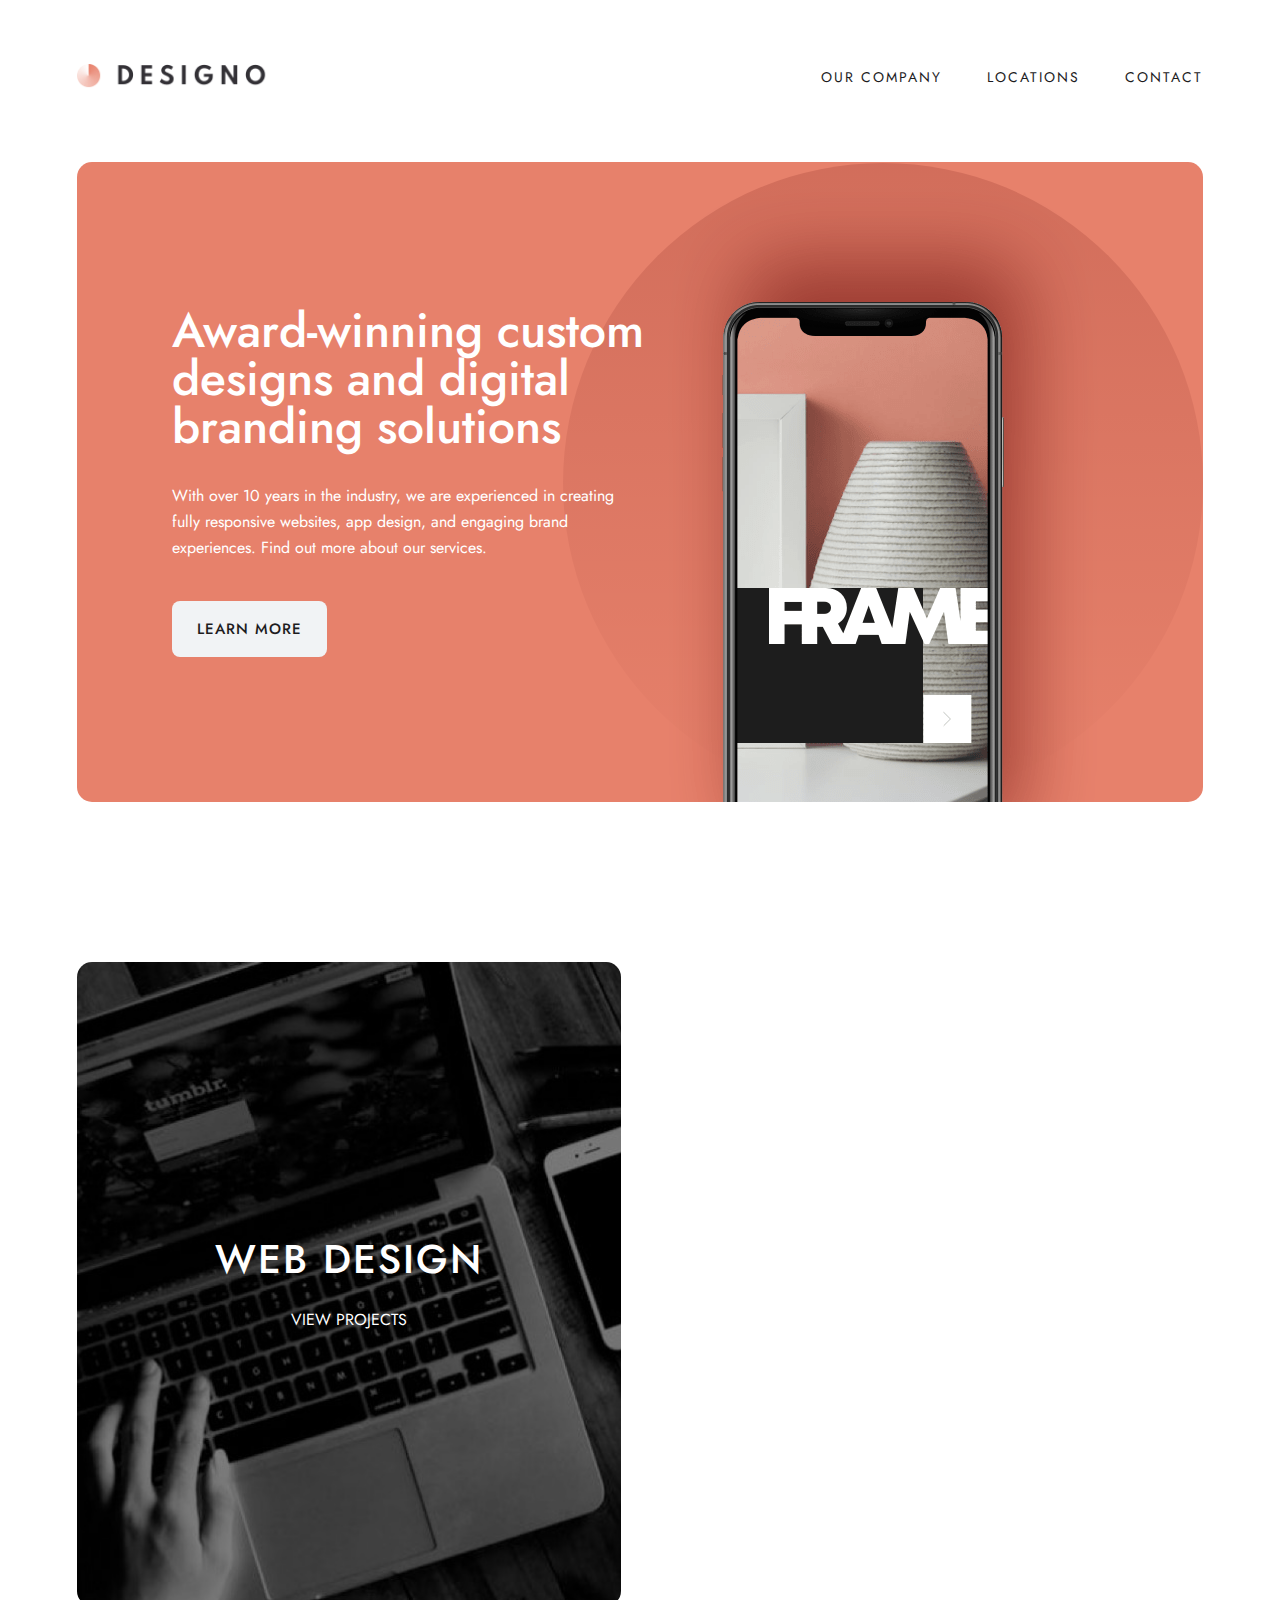
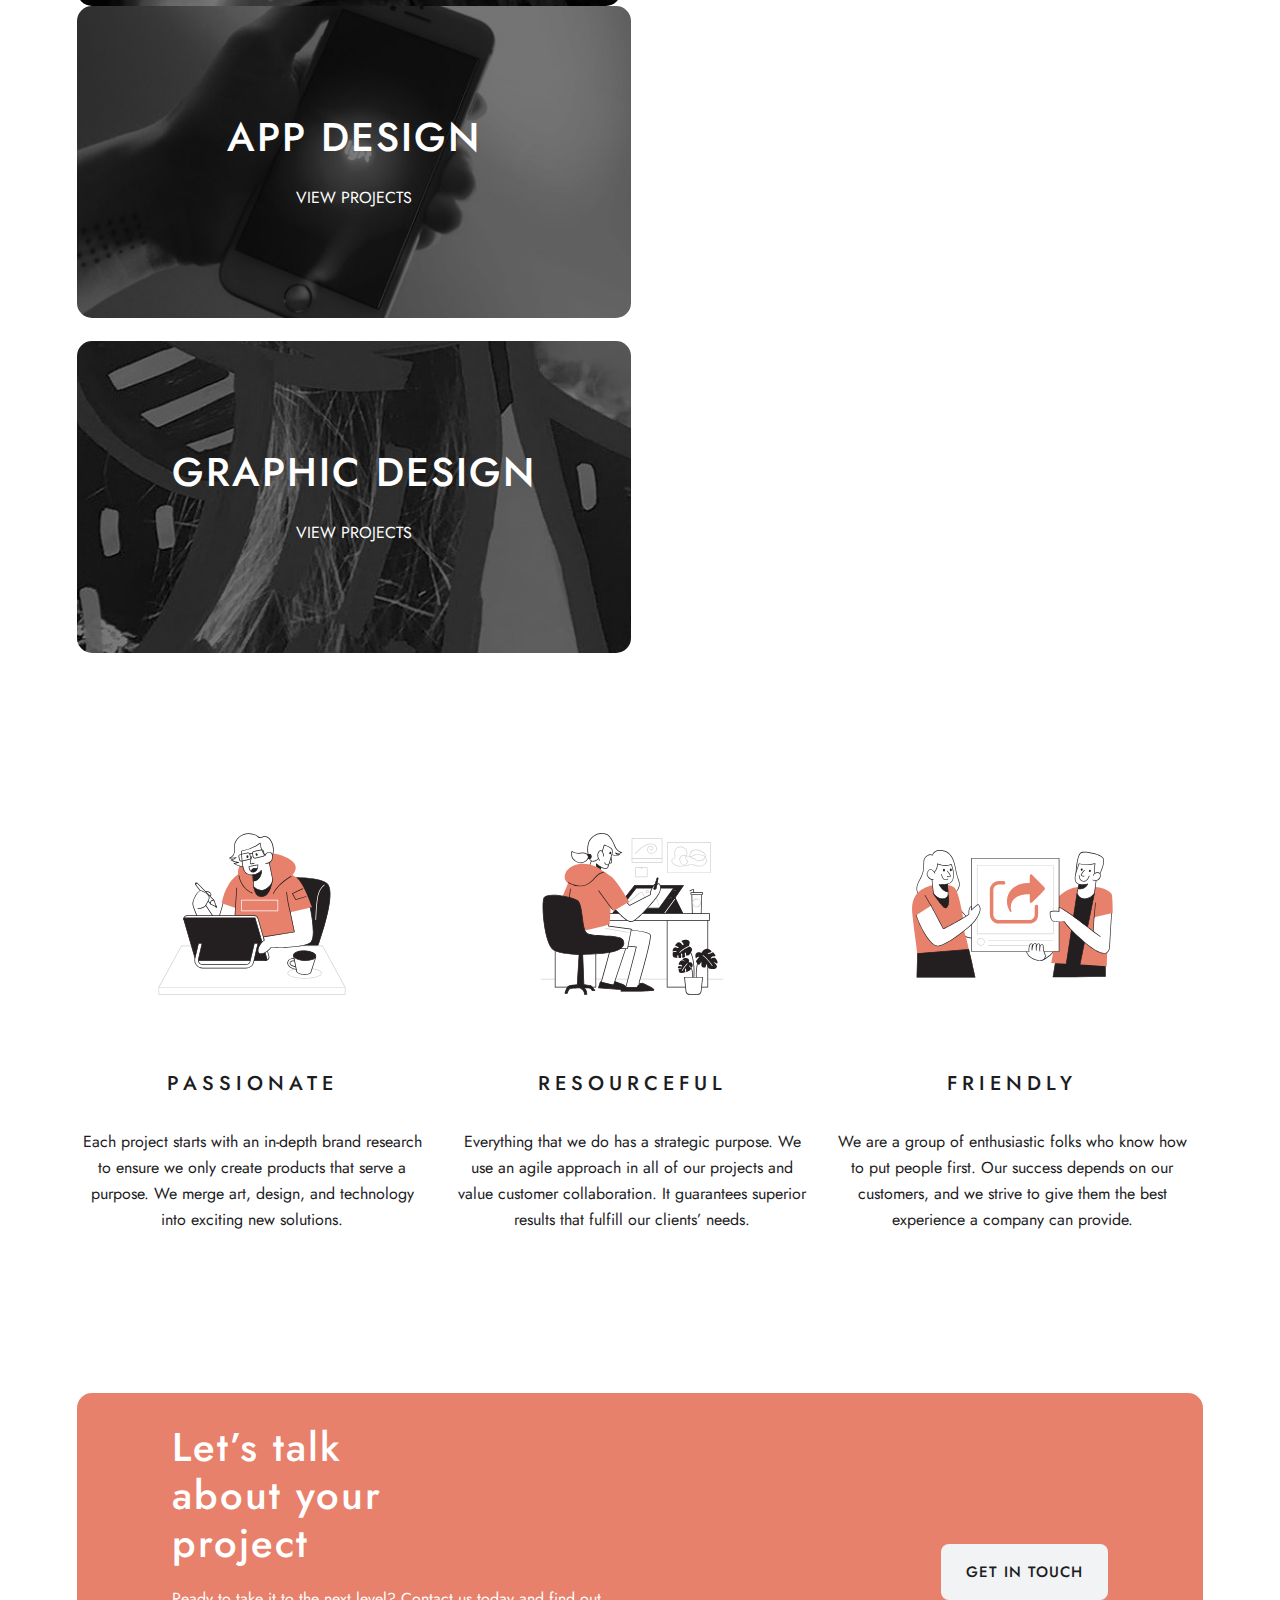
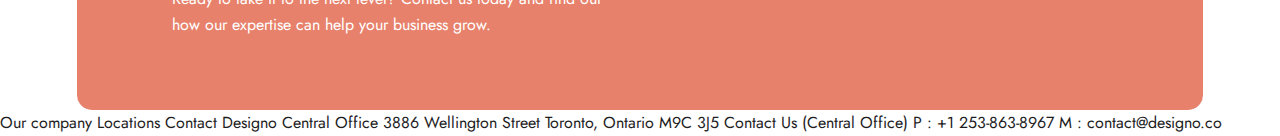
==== starter-code/index.html @ 3d88ba1b "first commit" ====
<!DOCTYPE html>
<html lang="en">
<head>
  <meta charset="UTF-8">
  <meta name="viewport" content="width=device-width, initial-scale=1.0">

  <link rel="icon" type="image/png" sizes="32x32" href="./assets/favicon-32x32.png">
  <link rel="preconnect" href="https://fonts.gstatic.com">
<link href="https://fonts.googleapis.com/css2?family=Jost:ital,wght@0,100;0,200;0,300;0,400;0,500;0,600;0,700;0,800;0,900;1,100;1,200;1,300;1,400;1,500;1,600;1,700;1,800;1,900&display=swap" rel="stylesheet">
  <link rel="stylesheet" href="/starter-code/stylesheets/style.css">
  
  <title>Frontend Mentor | Designo Agency Website Challenge</title>
</head>
<body>
  <div class="max-container">

  <header class="menu flexbox-row">
    <div class="menu__logo">
      <img src="/starter-code/assets/shared/desktop/logo-dark.png" alt="logo">
    </div>
    <nav class="menu__navigation">
      <a class="menu__navigation__link" href="#">Our Company</a>
      <a class="menu__navigation__link" href="/starter-code/locations.html">Locations</a>
      <a class="menu__navigation__link" href="/starter-code/contact.html">Contact</a>
    </nav>
  </header>
  <main>
    <section class="award-wining">
      <article class="award-wining__container">
        <h1 class="award-wining__container__heading1">Award-winning custom designs and digital branding solutions</h1>
        <p class="award-wining__container__p">With over 10 years in the industry, we are experienced in creating fully responsive websites, app design, 
          and engaging brand experiences. Find out more about our services.</p>
          <a href="#" class="btn btn--grey">Learn more</a>
      </article>
      <!-- <figure class="award-wining__image">
        <img src="/starter-code/assets/home/desktop/image-hero-phone.png" alt="">
      </figure> -->
    </section>

    <section class="design flexbox-row">
      <article class="design__web-design">
        <h2 class="heading2" >Web Design</h2>
        <p>View Projects</p>
      </article>
      <div class="design__container-app-graphic">
      <article class="design__container-app-graphic__app-design">
        <h2 class="heading2" >App Design</h2>
        <p>View Projects</p>
      </article>
      <article class="design__container-app-graphic__graphic-design">
        <h2 class="heading2" >Graphic Design</h2>
        <p>View Projects</p>
      </article>
    </div>
    </section>

    <section class="project flexbox-row">

      <article class="project__passionate">
        <figure class="project__passionate__image" >
          <img src="/starter-code/assets/home/desktop/illustration-passionate.svg" alt="illustration passionate" srcset="">
        </figure>
          <h3 class="project__passionate__heading3">Passionate</h3>
          <p>Each project starts with an in-depth brand research to ensure we only create products that serve a purpose. We merge
            art, design, and technology into exciting new solutions.</p>
      </article>

      <article class="project__resourceful">
        <figure class="project__resourceful__image" >
          <img src="/starter-code/assets/home/desktop/illustration-resourceful.svg" alt="illustration Resourceful" srcset="">
        </figure>
          <h3 class="project__resourceful__heading3">Resourceful</h3>
          <p>Everything that we do has a strategic purpose. We use an agile approach in all of our projects and value customer
            collaboration. It guarantees superior results that fulfill our clients’ needs.</p>
      </article>

      <article class="project__friendly">
        <figure class="project__friendly__image" >
          <img src="/starter-code/assets/home/desktop/illustration-friendly.svg" alt="illustration Friendly" srcset="">
        </figure>
          <h3 class="project__friendly__heading3">Friendly</h3>
          <p>We are a group of enthusiastic folks who know how to put people first. Our success depends on our customers, and we
            strive to give them the best experience a company can provide.</p>
      </article>
    </section>

    <section class="talk-about flexbox-row">
      <div class="talk-about__container">
      <h2 class="talk-about__container__heading2">  Let’s talk about your project</h2>
      <p>Ready to take it to the next level? Contact us today and find out how our expertise can help your business grow.</p>
    </div>
      <a href="#" class="talk-about__link btn btn--grey">Get in touch</a>
    </section>
  </div>
  </main>
 

  
  
  
  
  
  
  
  
  
  
  
  
  
  Our company
  Locations
  Contact
  
  Designo Central Office
  3886 Wellington Street
  Toronto, Ontario M9C 3J5
  
  Contact Us (Central Office)
  P : +1 253-863-8967
  M : contact@designo.co
</body>
</html>
---- starter-code/stylesheets/style.css ----
/*! minireset.css v0.0.6 | MIT License | github.com/jgthms/minireset.css */
html, body, p, ol, ul, li, dl, dt, dd, blockquote, figure, fieldset, legend, textarea, pre, iframe, hr, h1, h2, h3, h4, h5, h6 {
  margin: 0;
  padding: 0;
}

h1, h2, h3, h4, h5, h6 {
  font-size: 100%;
  font-weight: normal;
}

ul {
  list-style: none;
}

button, input, select, textarea {
  margin: 0;
}

html {
  box-sizing: border-box;
}

*, *::before, *::after {
  box-sizing: inherit;
}

img, video {
  height: auto;
  max-width: 100%;
}

iframe {
  border: 0;
}

table {
  border-collapse: collapse;
  border-spacing: 0;
}

td, th {
  padding: 0;
}

td:not([align]), th:not([align]) {
  text-align: left;
}

.flexbox-row {
  display: flex;
  flex-direction: row;
  flex-wrap: wrap;
}

.max-container {
  max-width: 1126px;
  margin: 0 auto;
}

.btn {
  display: inline-block;
  margin-top: 4rem;
  text-decoration: none;
  padding: 1.7rem 2.5rem;
  border-radius: 8px;
  font-size: 1.5rem;
  font-weight: 500;
  line-height: 2.2rem;
  text-transform: uppercase;
  letter-spacing: 1px;
  transition: 0.5s ease;
}
.btn:hover {
  background-color: #ffad9b;
  color: white;
}

.btn--grey {
  background-color: #f1f3f5;
  color: #1d1c1e;
}

.btn--peach {
  background-color: #e7816b;
  color: white;
}

.heading2 {
  margin-bottom: 2.4rem;
}

html {
  box-sizing: border-box;
  font-size: 62.5%;
}

*, *:before, *:after {
  box-sizing: inherit;
}

body {
  font-family: "Jost", sans-serif;
  font-size: 1.6rem;
  font-weight: 400;
  line-height: 2.6rem;
  color: #1d1c1e;
}

h1 {
  font-size: 4.8rem;
  font-weight: 500;
  line-height: 4.8rem;
}

h2 {
  font-size: 4rem;
  font-weight: 500;
  line-height: 4.8rem;
  letter-spacing: 2px;
}

h3 {
  font-size: 2rem;
  font-weight: 500;
  line-height: 2.6rem;
  text-transform: uppercase;
  letter-spacing: 5px;
}

.menu {
  margin: 6.4rem 0;
  justify-content: space-between;
}
.menu__logo {
  max-width: 19.5rem;
}
.menu__navigation__link {
  font-size: 14px;
  font-weight: 400;
  text-decoration: none;
  color: #1d1c1e;
  line-height: 14px;
  letter-spacing: 2px;
  text-transform: uppercase;
  margin-left: 4rem;
}

.award-wining {
  background-image: url(/starter-code/assets/home/desktop/image-hero-phone.png), url(/starter-code/assets/home/desktop/bg-pattern-hero-home.svg);
  background-repeat: no-repeat;
  background-position: 47.4rem -3rem, right bottom;
  background-size: auto;
  background-color: #e7816b;
  color: white;
  border-radius: 15px;
  padding: 0 9.5rem;
  margin-bottom: 16rem;
}
.award-wining__container {
  max-width: 47.5rem;
  padding: 14.5rem 0;
}
.award-wining__container__p {
  max-width: 44.5rem;
  padding-top: 3.2rem;
}
.award-wining__image {
  width: 47%;
}

.design {
  color: white;
  justify-content: space-between;
  text-transform: uppercase;
  margin-bottom: 16rem;
}
.design__web-design {
  border-radius: 15px;
  padding: 27.3rem 13.8rem;
  text-align: center;
  margin-right: 2.9rem;
  background-image: url(/starter-code/assets/home/desktop/image-web-design-large1.jpg);
  background-repeat: no-repeat;
  background-size: cover;
}
.design__container-app-graphic__app-design {
  border-radius: 15px;
  padding: 10.7rem 14.4rem;
  text-align: center;
  margin-bottom: 2.3rem;
  background-image: url(/starter-code/assets/home/desktop/image-app-design1.jpg);
  background-repeat: no-repeat;
  background-size: cover;
}
.design__container-app-graphic__graphic-design {
  border-radius: 15px;
  padding: 10.7rem 9.5rem;
  text-align: center;
  background-image: url(/starter-code/assets/home/desktop/image-graphic-design1.jpg);
  background-repeat: no-repeat;
  background-size: cover;
}

.project {
  text-align: center;
  margin-bottom: 16rem;
}
.project__passionate, .project__resourceful, .project__friendly {
  max-width: 35rem;
}
.project__passionate__heading3, .project__resourceful__heading3, .project__friendly__heading3 {
  margin-bottom: 3.2rem;
}
.project__passionate__image, .project__resourceful__image, .project__friendly__image {
  margin-bottom: 4.8rem;
}
.project__resourceful {
  margin: 0 3rem;
}

.talk-about {
  background-color: #e7816b;
  color: white;
  border-radius: 15px;
  padding: 0 9.5rem;
  justify-content: space-between;
}
.talk-about__container {
  max-width: 44.9rem;
  padding: 3rem 0 7.2rem 0;
}
.talk-about__container__heading2 {
  max-width: 26.8rem;
  margin-bottom: 1.9rem;
}
.talk-about__link {
  align-self: center;
}

/*# sourceMappingURL=style.css.map */
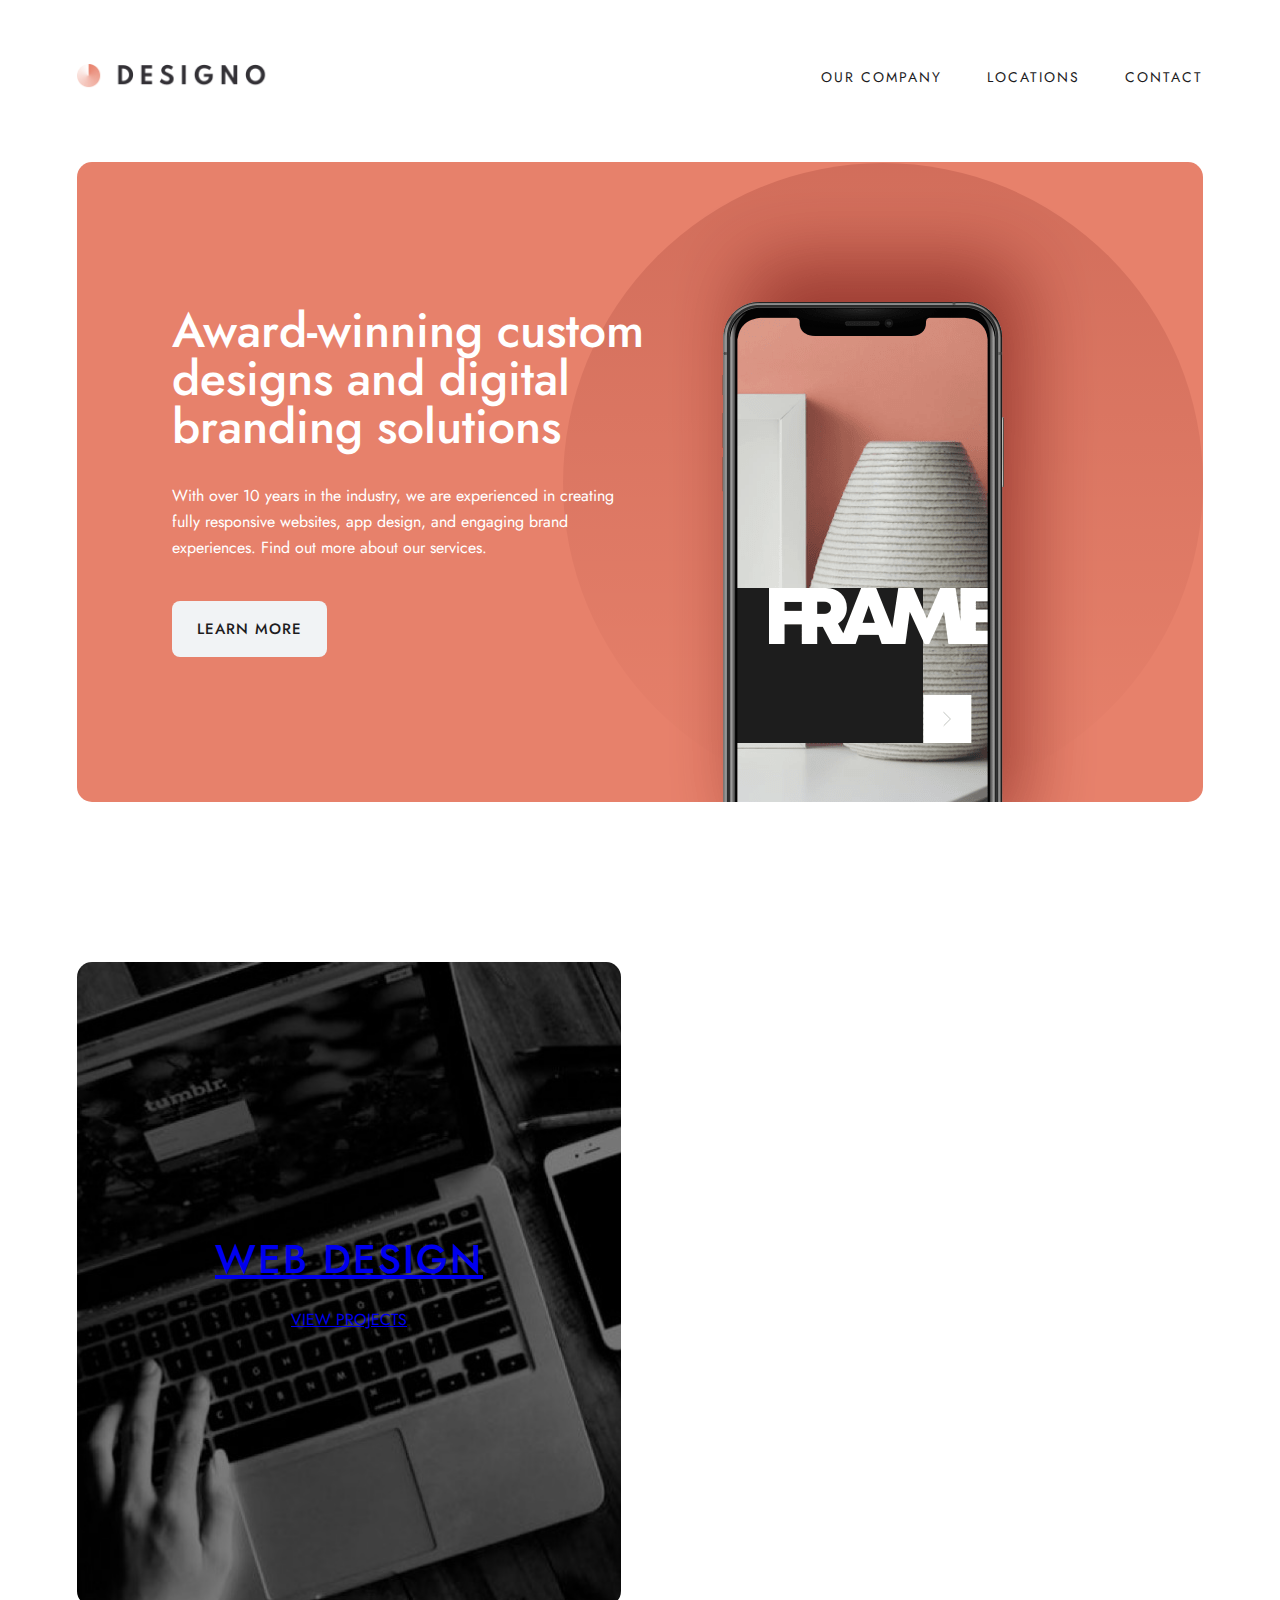
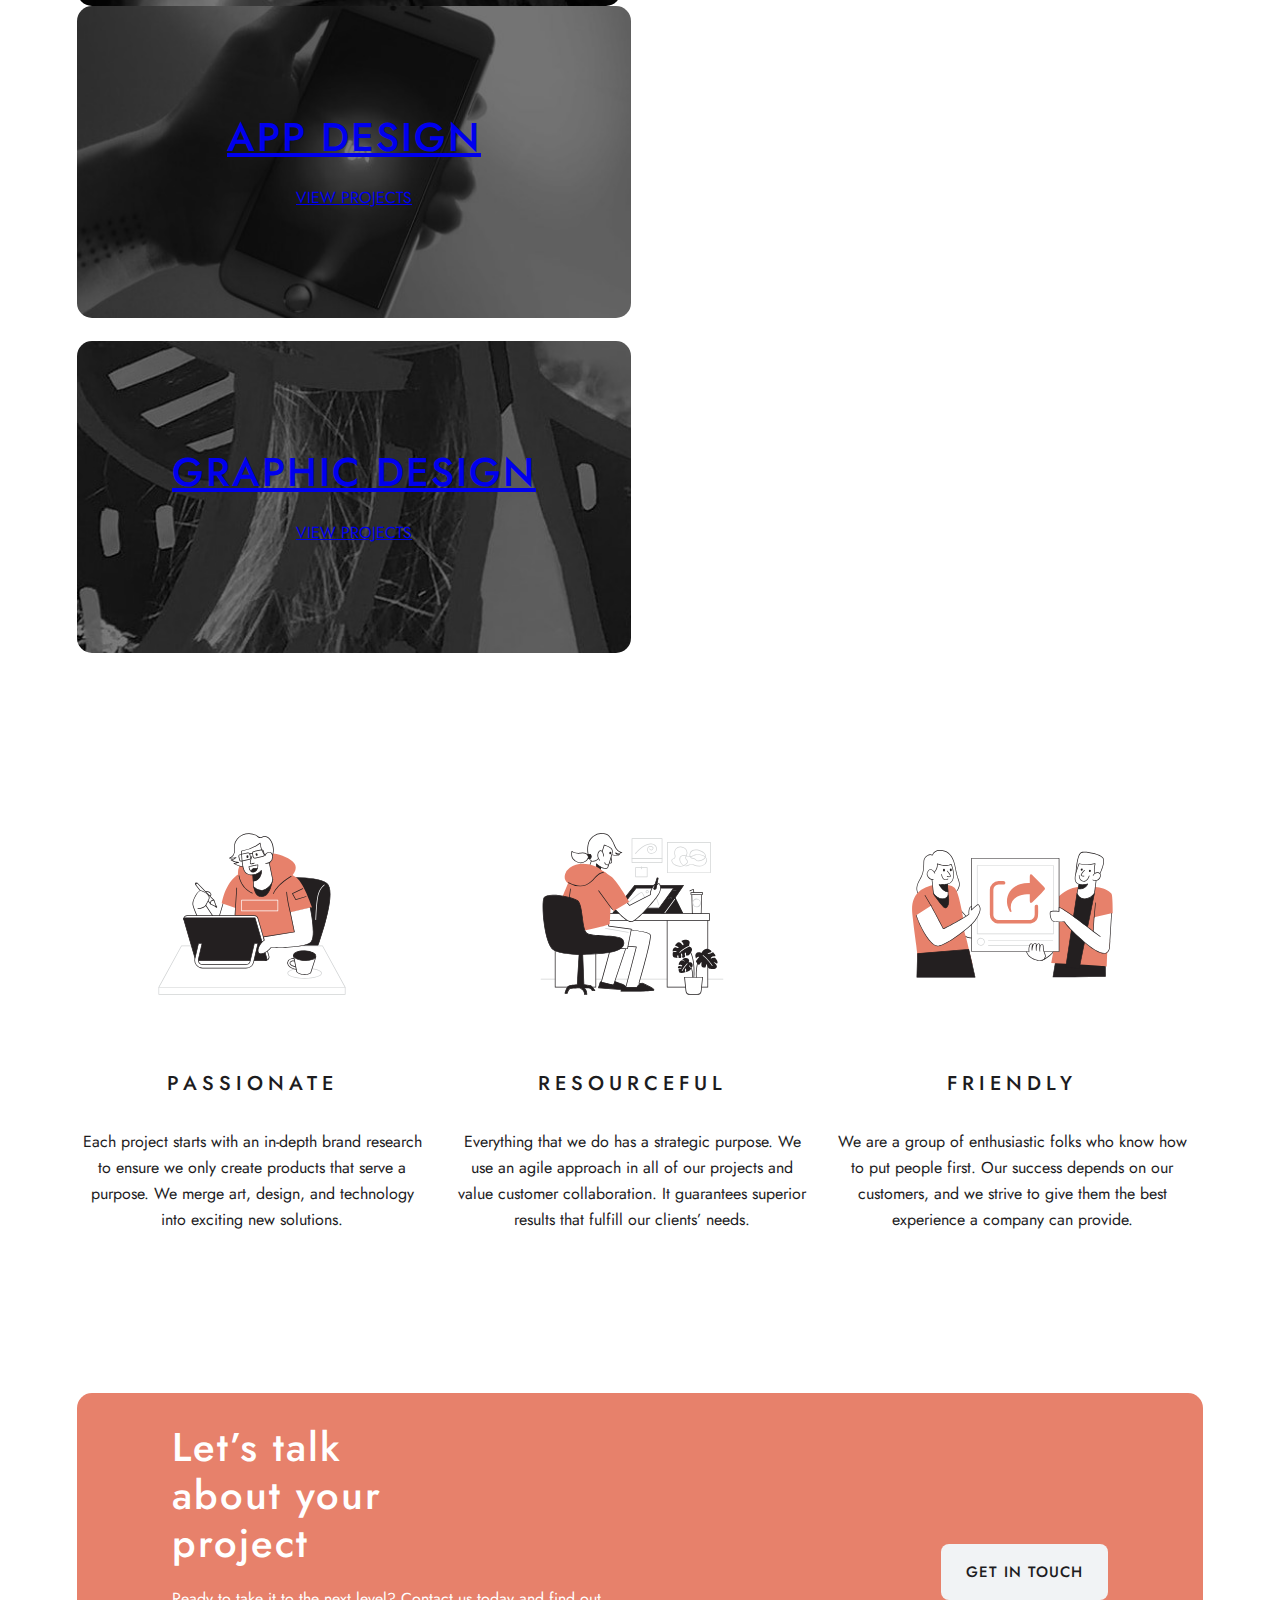
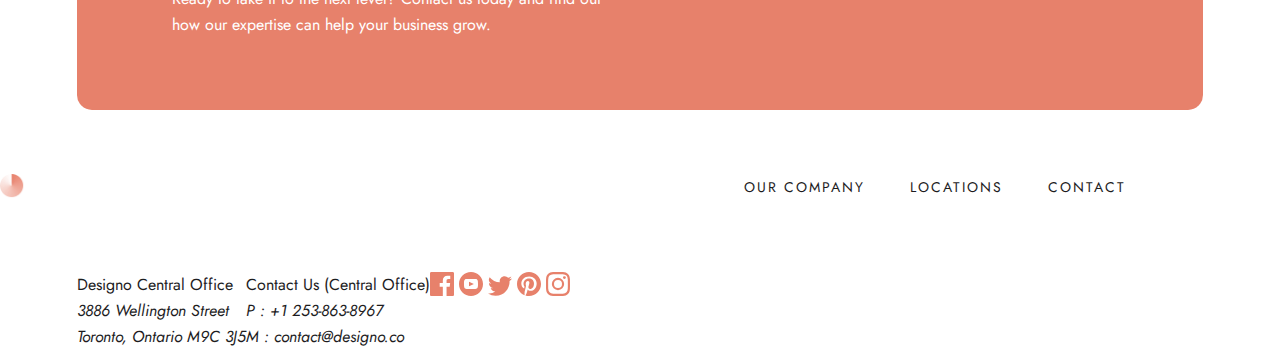
==== commit 1db2f5d3: "'delete'" ====
--- a/starter-code/index.html
+++ b/starter-code/index.html
@@ -1,123 +1,221 @@
 <!DOCTYPE html>
 <html lang="en">
-<head>
-  <meta charset="UTF-8">
-  <meta name="viewport" content="width=device-width, initial-scale=1.0">
-
-  <link rel="icon" type="image/png" sizes="32x32" href="./assets/favicon-32x32.png">
-  <link rel="preconnect" href="https://fonts.gstatic.com">
-<link href="https://fonts.googleapis.com/css2?family=Jost:ital,wght@0,100;0,200;0,300;0,400;0,500;0,600;0,700;0,800;0,900;1,100;1,200;1,300;1,400;1,500;1,600;1,700;1,800;1,900&display=swap" rel="stylesheet">
-  <link rel="stylesheet" href="/starter-code/stylesheets/style.css">
-  
-  <title>Frontend Mentor | Designo Agency Website Challenge</title>
-</head>
-<body>
-  <div class="max-container">
-
-  <header class="menu flexbox-row">
-    <div class="menu__logo">
-      <img src="/starter-code/assets/shared/desktop/logo-dark.png" alt="logo">
+  <head>
+    <meta charset="UTF-8" />
+    <meta name="viewport" content="width=device-width, initial-scale=1.0" />
+
+    <link rel="icon" type="image/png" sizes="32x32" href="./assets/favicon-32x32.png"/>
+    <link rel="preconnect" href="https://fonts.gstatic.com" />
+    <link rel="stylesheet" href="https://pro.fontawesome.com/releases/v5.10.0/css/all.css" integrity="sha384-AYmEC3Yw5cVb3ZcuHtOA93w35dYTsvhLPVnYs9eStHfGJvOvKxVfELGroGkvsg+p" crossorigin="anonymous"/>
+    <link
+      href="https://fonts.googleapis.com/css2?family=Jost:ital,wght@0,100;0,200;0,300;0,400;0,500;0,600;0,700;0,800;0,900;1,100;1,200;1,300;1,400;1,500;1,600;1,700;1,800;1,900&display=swap" rel="stylesheet"/>
+    <link rel="stylesheet" href="stylesheets/style.css" />
+
+    <title>Frontend Mentor | Designo Agency Website Challenge</title>
+  </head>
+  <body>
+    <div class="max-container">
+      <header class="menu flexbox-row">
+        <div class="menu__logo">
+          <img
+            src="assets/shared/desktop/logo-dark.png"
+            alt="logo"
+          />
+        </div>
+        <nav class="menu__navigation">
+          <a class="menu__navigation__link" href="about.html">Our Company</a>
+          <a class="menu__navigation__link" href="locations.html"
+            >Locations</a
+          >
+          <a class="menu__navigation__link" href="contact.html"
+            >Contact</a
+          >
+        </nav>
+      </header>
     </div>
-    <nav class="menu__navigation">
-      <a class="menu__navigation__link" href="#">Our Company</a>
-      <a class="menu__navigation__link" href="/starter-code/locations.html">Locations</a>
-      <a class="menu__navigation__link" href="/starter-code/contact.html">Contact</a>
-    </nav>
-  </header>
-  <main>
-    <section class="award-wining">
-      <article class="award-wining__container">
-        <h1 class="award-wining__container__heading1">Award-winning custom designs and digital branding solutions</h1>
-        <p class="award-wining__container__p">With over 10 years in the industry, we are experienced in creating fully responsive websites, app design, 
-          and engaging brand experiences. Find out more about our services.</p>
+    <main class="background">
+      <div class="award-wining max-container">
+        <section class="award-wining__container">
+          <h1 class="award-wining__container__heading1">
+            Award-winning custom designs and digital branding solutions
+          </h1>
+          <p class="award-wining__container__p">
+            With over 10 years in the industry, we are experienced in creating
+            fully responsive websites, app design, and engaging brand
+            experiences. Find out more about our services.
+          </p>
           <a href="#" class="btn btn--grey">Learn more</a>
-      </article>
-      <!-- <figure class="award-wining__image">
+        </section>
+        <!-- <figure class="award-wining__image">
         <img src="/starter-code/assets/home/desktop/image-hero-phone.png" alt="">
       </figure> -->
-    </section>
-
-    <section class="design flexbox-row">
-      <article class="design__web-design">
-        <h2 class="heading2" >Web Design</h2>
-        <p>View Projects</p>
-      </article>
-      <div class="design__container-app-graphic">
-      <article class="design__container-app-graphic__app-design">
-        <h2 class="heading2" >App Design</h2>
-        <p>View Projects</p>
-      </article>
-      <article class="design__container-app-graphic__graphic-design">
-        <h2 class="heading2" >Graphic Design</h2>
-        <p>View Projects</p>
-      </article>
-    </div>
-    </section>
-
-    <section class="project flexbox-row">
-
-      <article class="project__passionate">
-        <figure class="project__passionate__image" >
-          <img src="/starter-code/assets/home/desktop/illustration-passionate.svg" alt="illustration passionate" srcset="">
-        </figure>
+      </div>
+
+      <div class="design flexbox-row max-container">
+        <article class="design__web-design">
+          <a href="/web-design.html" class="design__view-projects">
+            <div class="design__web-design__para">
+              <h2 class="heading2">Web Design</h2>
+              <p class="design__view-projects__para">View Projects</p>
+              <i class="fas fa-chevron-right"></i>
+            </div>
+          </a>
+        </article>
+
+        <div class="design__container-app-graphic">
+          <article class="design__container-app-graphic__app-design">
+            <a href="app-design.html" class="design__view-projects">
+              <div class="design__container-app-graphic__app-design__para">
+                <h2 class="heading2">App Design</h2>
+                <p class="design__view-projects__para">View Projects</p>
+                <i class="fas fa-chevron-right"></i>
+              </div>
+            </a>
+          </article>
+
+          <article class="design__container-app-graphic__graphic-design">
+            <a href="graphic-design.html" class="design__view-projects">
+              <div class="design__container-app-graphic__graphic-design__para">
+                <h2 class="heading2">Graphic Design</h2>
+                <p class="design__view-projects__para">View Projects</p>
+                <i class="fas fa-chevron-right"></i>
+              </div>
+            </a>
+          </article>
+        </div>
+      </div>
+
+      <div class="project flexbox-row max-container">
+        <article class="project__passionate">
+          <figure class="project__passionate__image">
+            <img
+              src="assets/home/desktop/illustration-passionate.svg"
+              alt="illustration passionate"
+            />
+          </figure>
           <h3 class="project__passionate__heading3">Passionate</h3>
-          <p>Each project starts with an in-depth brand research to ensure we only create products that serve a purpose. We merge
-            art, design, and technology into exciting new solutions.</p>
-      </article>
-
-      <article class="project__resourceful">
-        <figure class="project__resourceful__image" >
-          <img src="/starter-code/assets/home/desktop/illustration-resourceful.svg" alt="illustration Resourceful" srcset="">
-        </figure>
+          <p>
+            Each project starts with an in-depth brand research to ensure we
+            only create products that serve a purpose. We merge art, design, and
+            technology into exciting new solutions.
+          </p>
+        </article>
+
+        <article class="project__resourceful">
+          <figure class="project__resourceful__image">
+            <img
+              src="assets/home/desktop/illustration-resourceful.svg"
+              alt="illustration Resourceful"
+            />
+          </figure>
           <h3 class="project__resourceful__heading3">Resourceful</h3>
-          <p>Everything that we do has a strategic purpose. We use an agile approach in all of our projects and value customer
-            collaboration. It guarantees superior results that fulfill our clients’ needs.</p>
-      </article>
-
-      <article class="project__friendly">
-        <figure class="project__friendly__image" >
-          <img src="/starter-code/assets/home/desktop/illustration-friendly.svg" alt="illustration Friendly" srcset="">
-        </figure>
+          <p>
+            Everything that we do has a strategic purpose. We use an agile
+            approach in all of our projects and value customer collaboration. It
+            guarantees superior results that fulfill our clients’ needs.
+          </p>
+        </article>
+
+        <article class="project__friendly">
+          <figure class="project__friendly__image">
+            <img
+              src="assets/home/desktop/illustration-friendly.svg"
+              alt="illustration Friendly"
+            />
+          </figure>
           <h3 class="project__friendly__heading3">Friendly</h3>
-          <p>We are a group of enthusiastic folks who know how to put people first. Our success depends on our customers, and we
-            strive to give them the best experience a company can provide.</p>
-      </article>
-    </section>
-
-    <section class="talk-about flexbox-row">
-      <div class="talk-about__container">
-      <h2 class="talk-about__container__heading2">  Let’s talk about your project</h2>
-      <p>Ready to take it to the next level? Contact us today and find out how our expertise can help your business grow.</p>
-    </div>
-      <a href="#" class="talk-about__link btn btn--grey">Get in touch</a>
-    </section>
-  </div>
-  </main>
- 
-
-  
-  
-  
-  
-  
-  
-  
-  
-  
-  
-  
-  
-  
-  Our company
-  Locations
-  Contact
-  
-  Designo Central Office
-  3886 Wellington Street
-  Toronto, Ontario M9C 3J5
-  
-  Contact Us (Central Office)
-  P : +1 253-863-8967
-  M : contact@designo.co
-</body>
-</html>+          <p>
+            We are a group of enthusiastic folks who know how to put people
+            first. Our success depends on our customers, and we strive to give
+            them the best experience a company can provide.
+          </p>
+        </article>
+      </div>
+
+      <section class="talk-about flexbox-row max-container">
+        <div class="talk-about__container">
+          <h2 class="talk-about__container__heading2">
+            Let’s talk about your project
+          </h2>
+          <p>
+            Ready to take it to the next level? Contact us today and find out
+            how our expertise can help your business grow.
+          </p>
+        </div>
+        <a href="#" class="talk-about__link btn btn--grey">Get in touch</a>
+      </section>
+    </main>
+
+    <footer class="footer">
+      <div class="menu footer__menu flexbox-row max-container">
+        <div class="menu__logo">
+          <img
+            src="assets/shared/desktop/logo-light.png"
+            alt="logo"
+          />
+        </div>
+        <nav class="menu__navigation">
+          <a class="menu__navigation__link" href="about.html">Our Company</a>
+          <a class="menu__navigation__link" href="locations.html"
+            >Locations</a
+          >
+          <a class="menu__navigation__link" href="/contact.html"
+            >Contact</a
+          >
+        </nav>
+      </div>
+
+      <div class="footer__office max-container flexbox-row">
+        <div class="footer__office__container flexbox-row">
+          <div class="footer__office__container__address">
+            <p>Designo Central Office</p>
+            <address class="footer__office__container__address__street">
+              3886 Wellington Street
+            </address>
+            <address class="footer__office__container__address__street">
+              Toronto, Ontario M9C 3J5
+            </address>
+          </div>
+
+          <div class="footer__office__container__contact">
+            <p>Contact Us (Central Office)</p>
+            <address class="footer__office__container__contact__number">
+              P : +1 253-863-8967
+            </address>
+            <address class="footer__office__container__contact__mail">
+              M : contact@designo.co
+            </address>
+          </div>
+        </div>
+
+        <div class="footer__office__social">
+          <a href="#" class="footer__office__social__logo"
+            ><img
+              src="assets/shared/desktop/icon-facebook.svg"
+              alt="Logo facebook"
+          /></a>
+          <a href="#" class="footer__office__social__logo"
+            ><img
+              src="assets/shared/desktop/icon-youtube.svg"
+              alt="Logo facebook"
+          /></a>
+          <a href="#" class="footer__office__social__logo"
+            ><img
+              src="assets/shared/desktop/icon-twitter.svg"
+              alt="Logo facebook"
+          /></a>
+          <a href="#" class="footer__office__social__logo"
+            ><img
+              src="assets/shared/desktop/icon-pinterest.svg"
+              alt="Logo facebook"
+          /></a>
+          <a href="#" class="footer__office__social__logo"
+            ><img
+              src="assets/shared/desktop/icon-instagram.svg"
+              alt="Logo facebook"
+          /></a>
+        </div>
+      </div>
+    </footer>
+  </body>
+</html>
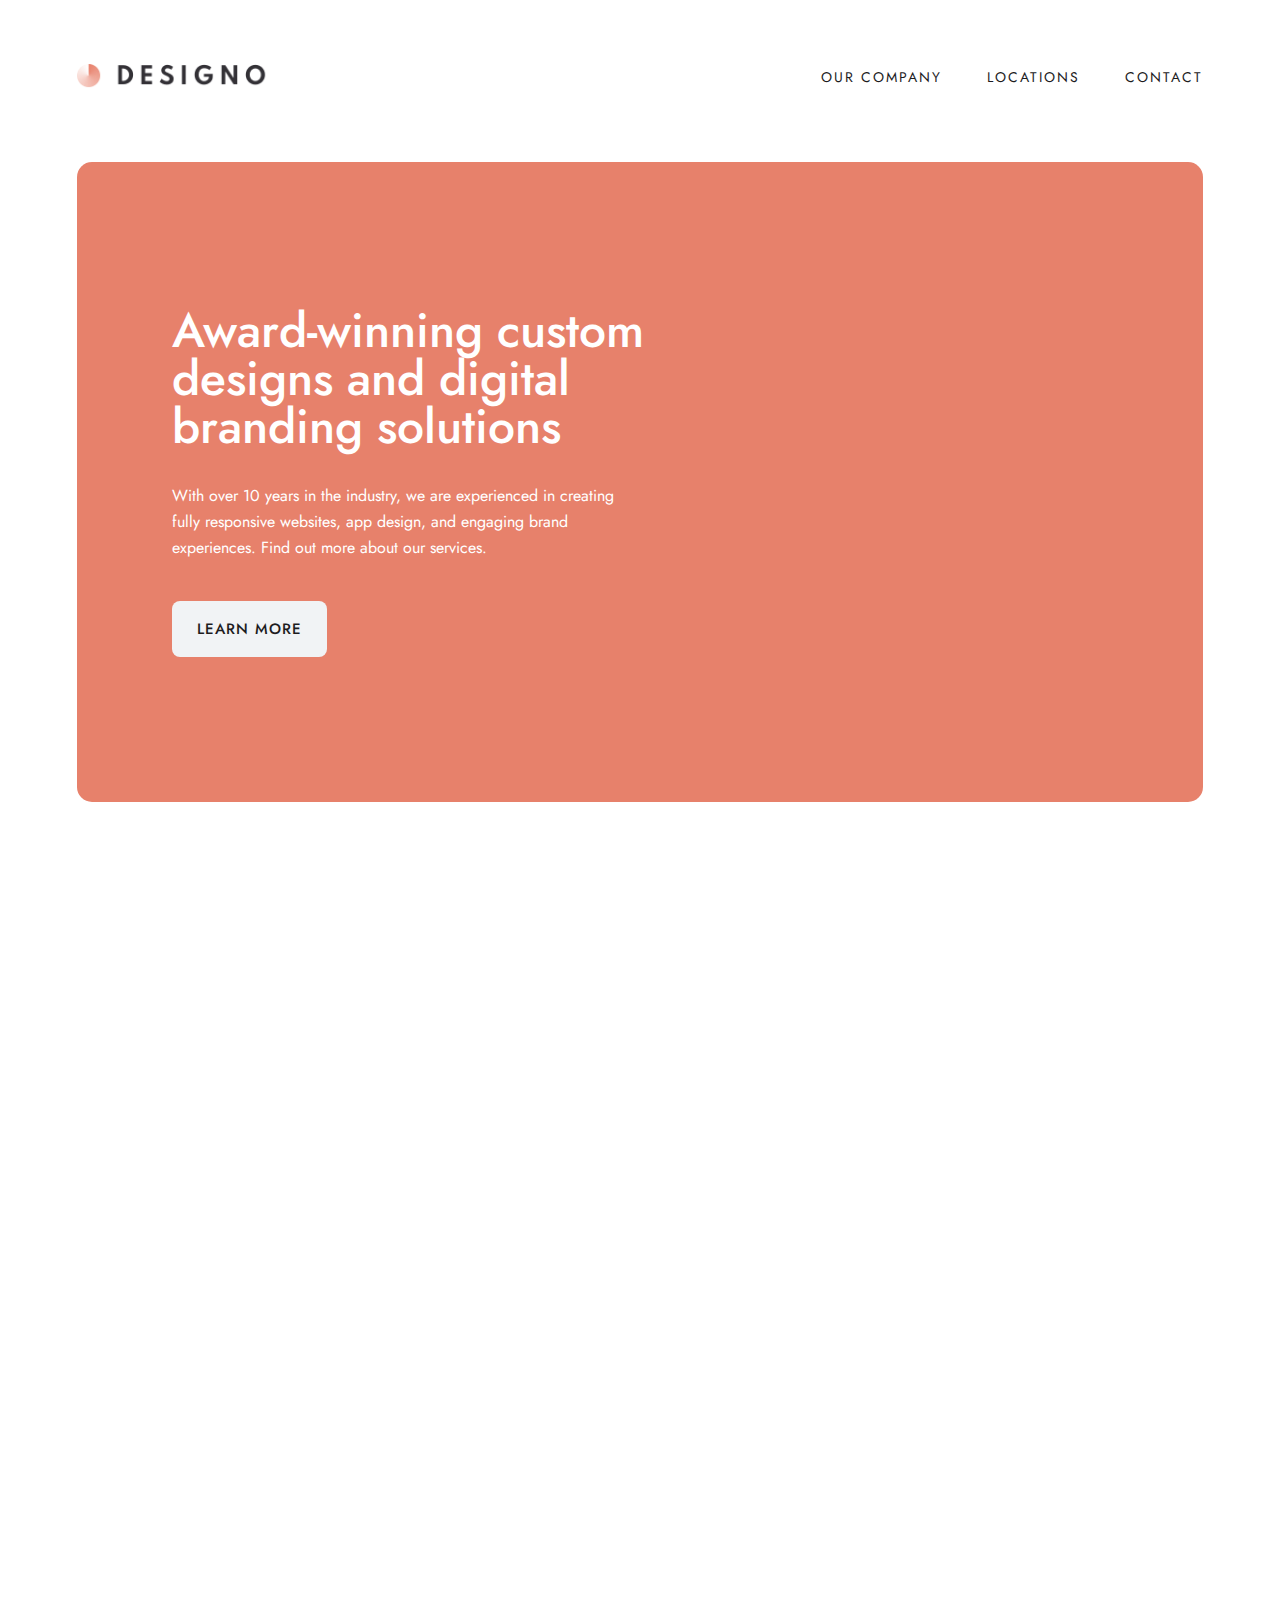
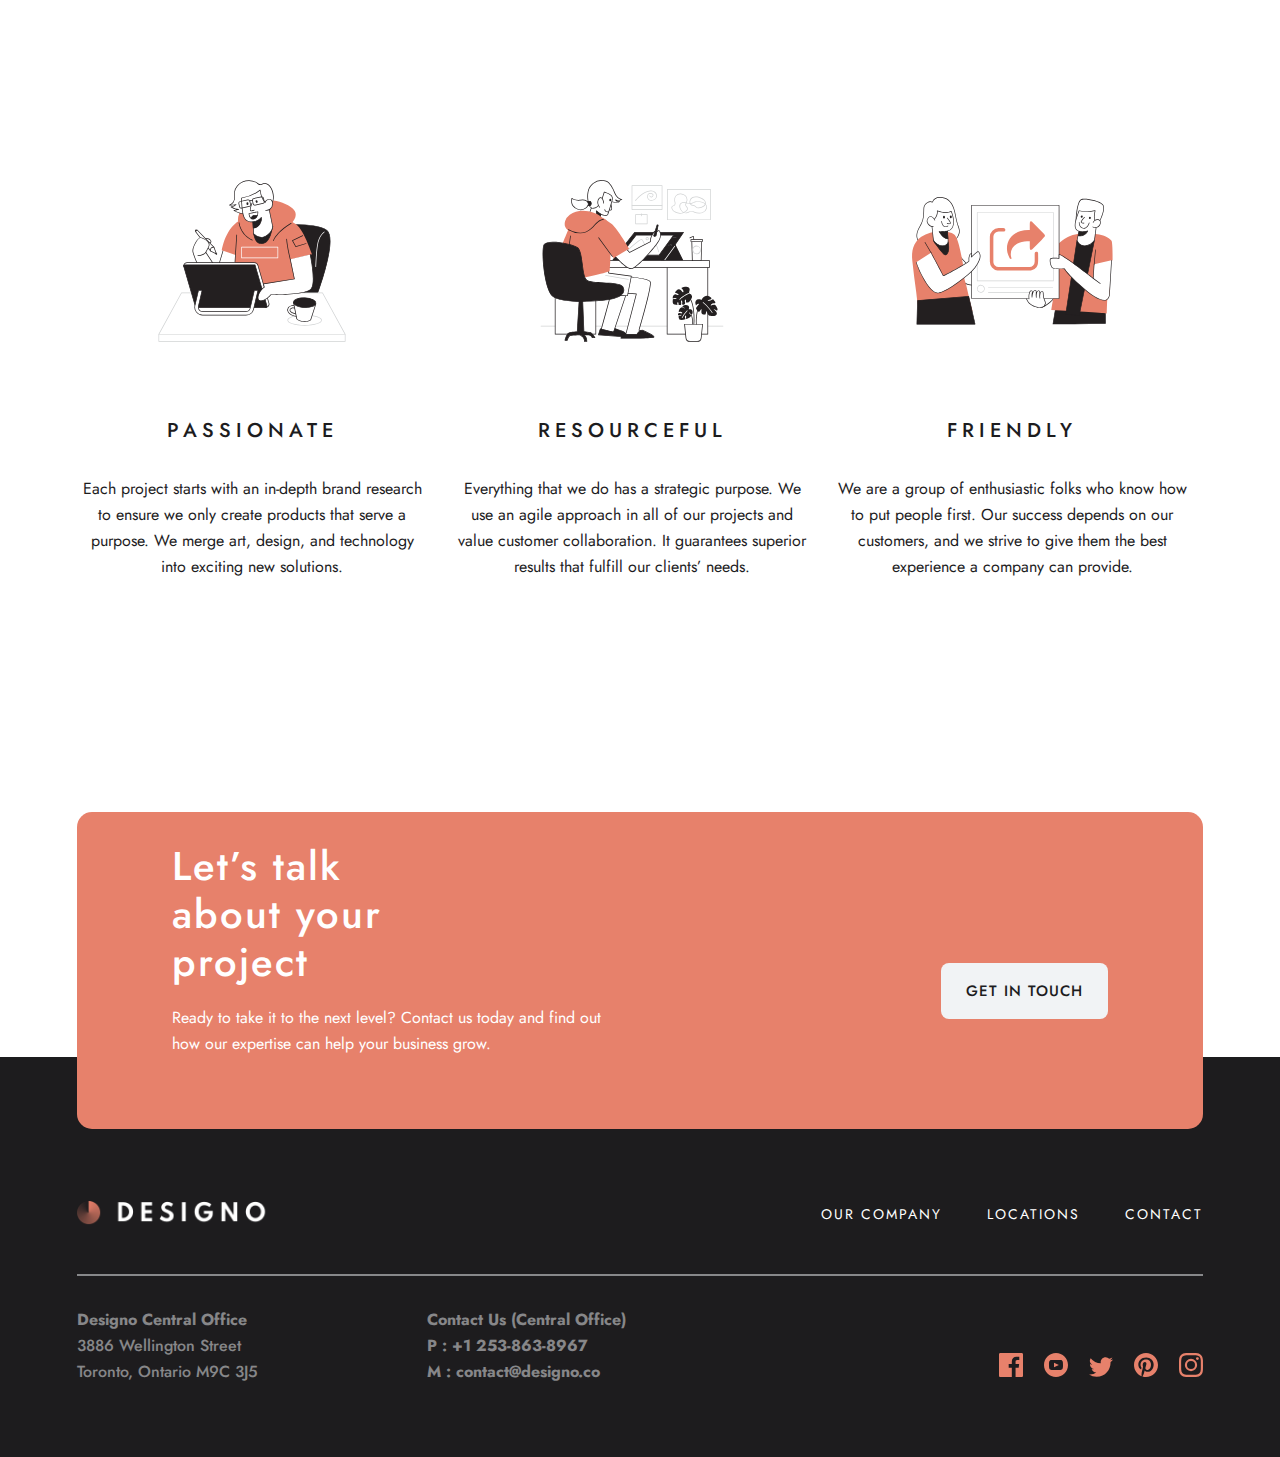
==== commit 5bef2c0f: "Update index.html" ====
--- a/starter-code/index.html
+++ b/starter-code/index.html
@@ -18,7 +18,7 @@
       <header class="menu flexbox-row">
         <div class="menu__logo">
           <img
-            src="assets/shared/desktop/logo-dark.png"
+            src="./assets/shared/desktop/logo-dark.png"
             alt="logo"
           />
         </div>
--- a/starter-code/stylesheets/style.css
+++ b/starter-code/stylesheets/style.css
@@ -56,6 +56,10 @@
 .max-container {
   max-width: 1126px;
   margin: 0 auto;
+}
+
+.space-margin {
+  margin: 0 3.8rem;
 }
 
 .btn {
@@ -90,6 +94,15 @@
   margin-bottom: 2.4rem;
 }
 
+.heading2-peach {
+  color: #e7816b;
+}
+
+.background {
+  background: url(assets/shared/desktop/bg-pattern-leaf.svg) no-repeat, url(assets/shared/desktop/bg-pattern-leaf-right.svg) no-repeat;
+  background-position: left 13%, right 90%;
+}
+
 html {
   box-sizing: border-box;
   font-size: 62.5%;
@@ -126,6 +139,18 @@
   line-height: 2.6rem;
   text-transform: uppercase;
   letter-spacing: 5px;
+}
+
+figcaption {
+  font-size: 2rem;
+  font-weight: 500;
+  line-height: 2.6rem;
+  letter-spacing: 5px;
+  text-transform: uppercase;
+}
+
+address {
+  font-style: normal;
 }
 
 .menu {
@@ -145,9 +170,12 @@
   text-transform: uppercase;
   margin-left: 4rem;
 }
+.menu__navigation__link:hover {
+  border-bottom: 1px solid;
+}
 
 .award-wining {
-  background-image: url(/starter-code/assets/home/desktop/image-hero-phone.png), url(/starter-code/assets/home/desktop/bg-pattern-hero-home.svg);
+  background-image: url(assets/home/desktop/image-hero-phone.png), url(assets/home/desktop/bg-pattern-hero-home.svg);
   background-repeat: no-repeat;
   background-position: 47.4rem -3rem, right bottom;
   background-size: auto;
@@ -176,33 +204,127 @@
   margin-bottom: 16rem;
 }
 .design__web-design {
-  border-radius: 15px;
-  padding: 27.3rem 13.8rem;
-  text-align: center;
-  margin-right: 2.9rem;
-  background-image: url(/starter-code/assets/home/desktop/image-web-design-large1.jpg);
+  position: relative;
+  overflow: hidden;
+  border-radius: 15px;
+  transition: all 0.5s ease;
+  align-self: baseline;
+}
+.design__web-design:hover {
+  background: #e7816b;
+}
+.design__web-design:before {
+  content: " ";
+  display: block;
+  position: absolute;
+  left: 0;
+  top: 0;
+  width: 100%;
+  height: 640px;
+  z-index: 1;
+  background-image: url(assets/home/desktop/image-web-design-large1.jpg);
   background-repeat: no-repeat;
   background-size: cover;
+  transition: all 0.5s ease;
+}
+.design__web-design:hover::before {
+  opacity: 0.3;
+}
+.design__web-design__para {
+  padding: 27rem 13.65rem;
+  text-align: center;
+  z-index: 2;
+  position: relative;
+  color: #fff;
 }
 .design__container-app-graphic__app-design {
-  border-radius: 15px;
-  padding: 10.7rem 14.4rem;
-  text-align: center;
-  margin-bottom: 2.3rem;
-  background-image: url(/starter-code/assets/home/desktop/image-app-design1.jpg);
+  position: relative;
+  overflow: hidden;
+  border-radius: 15px;
+  transition: all 0.5s ease;
+  align-self: baseline;
+  margin-bottom: 2rem;
+}
+.design__container-app-graphic__app-design:hover {
+  background: #e7816b;
+}
+.design__container-app-graphic__app-design:before {
+  content: " ";
+  display: block;
+  position: absolute;
+  left: 0;
+  top: 0;
+  width: 100%;
+  height: 308px;
+  z-index: 1;
+  background-image: url(assets/home/desktop/image-app-design1.jpg);
   background-repeat: no-repeat;
   background-size: cover;
+  transition: all 0.5s ease;
+}
+.design__container-app-graphic__app-design:hover::before {
+  opacity: 0.3;
+}
+.design__container-app-graphic__app-design__para {
+  padding: 10.5rem 15.5rem;
+  text-align: center;
+  z-index: 2;
+  position: relative;
+  color: #fff;
 }
 .design__container-app-graphic__graphic-design {
-  border-radius: 15px;
-  padding: 10.7rem 9.5rem;
-  text-align: center;
-  background-image: url(/starter-code/assets/home/desktop/image-graphic-design1.jpg);
+  position: relative;
+  overflow: hidden;
+  border-radius: 15px;
+  transition: all 0.5s ease;
+  align-self: baseline;
+}
+.design__container-app-graphic__graphic-design:hover {
+  background: #e7816b;
+}
+.design__container-app-graphic__graphic-design:before {
+  content: " ";
+  display: block;
+  position: absolute;
+  left: 0;
+  top: 0;
+  width: 100%;
+  height: 308px;
+  z-index: 1;
+  background-image: url(assets/home/desktop/image-graphic-design1.jpg);
   background-repeat: no-repeat;
   background-size: cover;
+  transition: all 0.5s ease;
+}
+.design__container-app-graphic__graphic-design:hover::before {
+  opacity: 0.3;
+}
+.design__container-app-graphic__graphic-design__para {
+  padding: 10.5rem 0rem;
+  text-align: center;
+  z-index: 2;
+  position: relative;
+  color: #fff;
+}
+.design__view-projects {
+  color: white;
+  text-decoration: none;
+  font-size: 1.5rem;
+  font-weight: 500;
+  letter-spacing: 5px;
+}
+.design__view-projects__para, .design__view-projects i.fas.fa-chevron-right {
+  display: inline-block;
+}
+.design__view-projects__para {
+  margin-right: 2.1rem;
+}
+.design__view-projects i.fas.fa-chevron-right {
+  color: #e7816b;
 }
 
 .project {
+  position: relative;
   text-align: center;
   margin-bottom: 16rem;
 }
@@ -220,7 +342,11 @@
 }
 
 .talk-about {
-  background-color: #e7816b;
+  transform: translateY(7.2rem);
+  background-color: #e7816b;
+  background-image: url("assets/shared/desktop/bg-pattern-call-to-action.svg");
+  background-repeat: no-repeat;
+  background-position: right center;
   color: white;
   border-radius: 15px;
   padding: 0 9.5rem;
@@ -238,4 +364,238 @@
   align-self: center;
 }
 
+.footer {
+  background-color: #1d1c1e;
+  padding: 14.4rem 0 7.2rem 0;
+  color: rgba(241, 243, 245, 0.5);
+  font-size: 1.6rem;
+  font-weight: 700;
+  line-height: 26px;
+}
+.footer .menu__navigation__link {
+  color: white;
+}
+.footer__menu {
+  margin: auto;
+  border-bottom: 2px rgba(241, 243, 245, 0.5) solid;
+  padding-bottom: 3.9rem;
+}
+.footer__office {
+  justify-content: space-between;
+}
+.footer__office__container {
+  justify-content: space-between;
+  margin-top: 3.1rem;
+}
+.footer__office__container__address {
+  width: 35rem;
+}
+.footer__office__container__address__street {
+  font-weight: 500;
+}
+.footer__office__social {
+  align-self: flex-end;
+}
+.footer__office__social__logo {
+  transition: 0.5s ease;
+}
+.footer__office__social__logo:hover {
+  opacity: 0.5;
+}
+.footer__office__social__logo:not(:last-child) {
+  margin-right: 1.6rem;
+}
+
+.main-page-web {
+  background-image: url(assets/web-design/desktop/bg-pattern-intro-web.svg);
+  background-repeat: no-repeat;
+  background-position: right center;
+  background-color: #e7816b;
+  margin-bottom: 16.6rem;
+  border-radius: 15px;
+  text-align: center;
+  color: white;
+  padding: 6.4rem 0;
+}
+.main-page-web__para {
+  max-width: 40rem;
+  margin: 0 auto;
+}
+
+.main-page-app {
+  background-image: url(assets/app-design/desktop/bg-pattern-intro-app.svg);
+  background-repeat: no-repeat;
+  background-position: left center;
+  background-color: #e7816b;
+  margin-bottom: 16.6rem;
+  border-radius: 15px;
+  text-align: center;
+  color: white;
+  padding: 6.4rem 0;
+}
+.main-page-app__para {
+  max-width: 40rem;
+  margin: 0 auto;
+}
+
+.main-page-graphic {
+  background-image: url(assets/graphic-design/desktop/bg-pattern-intro-graphic.svg);
+  background-repeat: no-repeat;
+  background-position: left center;
+  background-color: #e7816b;
+  margin-bottom: 16.6rem;
+  border-radius: 15px;
+  text-align: center;
+  color: white;
+  padding: 6.4rem 0;
+}
+.main-page-graphic__para {
+  max-width: 40rem;
+  margin: 0 auto;
+}
+
+.multi-page {
+  margin-bottom: 16.6rem;
+}
+.multi-page__container {
+  display: flex;
+  flex-direction: column;
+  max-width: 35rem;
+  border-radius: 15px;
+  overflow: hidden;
+  margin-bottom: 3.2rem;
+}
+.multi-page__link {
+  text-decoration: none;
+}
+.multi-page__description {
+  text-align: center;
+  padding: 3.2rem;
+  background-color: rgba(255, 173, 155, 0.3);
+  transition: 0.5s ease;
+}
+.multi-page__description:hover {
+  background-color: #e7816b;
+  color: white;
+}
+.multi-page__description:hover .multi-page__description__heading3, .multi-page__description:hover .multi-page__description__para {
+  color: white;
+}
+.multi-page__description__heading3 {
+  color: #e7816b;
+  margin-bottom: 1.6rem;
+}
+.multi-page__description__para {
+  color: #1d1c1e;
+}
+
+.design-project {
+  justify-content: space-between;
+  margin-bottom: 16.6rem;
+  text-transform: uppercase;
+}
+.design-project__background-app {
+  padding: 10.5rem 0;
+  border-radius: 15px;
+  overflow: hidden;
+  width: 54.1rem;
+  text-align: center;
+  background-image: url(assets/home/desktop/image-app-design1.jpg);
+  background-repeat: no-repeat;
+  transition: 0.5s ease;
+}
+.design-project__background-app:hover {
+  opacity: 0.5;
+}
+.design-project__background-graphic {
+  padding: 10.5rem 0;
+  border-radius: 15px;
+  overflow: hidden;
+  width: 54.1rem;
+  text-align: center;
+  background-image: url(assets/home/desktop/image-graphic-design1.jpg);
+  background-repeat: no-repeat;
+  transition: 0.5s ease;
+}
+.design-project__background-graphic:hover {
+  opacity: 0.5;
+}
+.design-project__background-web {
+  padding: 10.5rem 0;
+  border-radius: 15px;
+  overflow: hidden;
+  width: 54.1rem;
+  text-align: center;
+  background-image: url(assets/home/desktop/image-web-design-small1.jpg);
+  background-repeat: no-repeat;
+  transition: 0.5s ease;
+}
+.design-project__background-web:hover {
+  opacity: 0.5;
+}
+.design-project__view-projects__link {
+  text-decoration: none;
+}
+
+.about-us {
+  background-image: url(assets/about/desktop/bg-pattern-hero-about-desktop.svg);
+  background-position: left bottom;
+  margin-bottom: 16rem;
+  border-radius: 15px;
+  overflow: hidden;
+  background-color: #e7816b;
+  color: white;
+  justify-content: space-between;
+}
+.about-us__article {
+  max-width: 65rem;
+  padding: 13.5rem 0 0 9.5rem;
+}
+.about-us__para {
+  max-width: 45.8rem;
+}
+
+.world-class {
+  border-radius: 15px;
+  overflow: hidden;
+  background-color: rgba(255, 173, 155, 0.3);
+  margin-bottom: 16rem;
+}
+.world-class__image {
+  border: 1px rgba(255, 173, 155, 0.3) solid;
+}
+.world-class__article {
+  max-width: 53.4rem;
+  padding: 15.4rem 0 0 9.4rem;
+}
+.world-class__article__para {
+  margin-bottom: 2rem;
+}
+
+.city {
+  justify-content: space-around;
+  margin-bottom: 16rem;
+}
+.city__container {
+  max-width: 35rem;
+  text-align: center;
+  background-image: url(assets/about/desktop/bg-pattern-canada.svg);
+  background-repeat: no-repeat;
+  background-position: top center;
+}
+.city__container:nth-child(2) {
+  background-image: url(assets/about/desktop/bg-pattern-australia.svg);
+  background-repeat: no-repeat;
+  background-position: top center;
+}
+.city__container:nth-child(2) {
+  background-image: url(assets/about/desktop/bg-pattern-kingdom.svg);
+  background-repeat: no-repeat;
+  background-position: top center;
+}
+
+.real-deal {
+  justify-content: space-between;
+}
+
 /*# sourceMappingURL=style.css.map */
